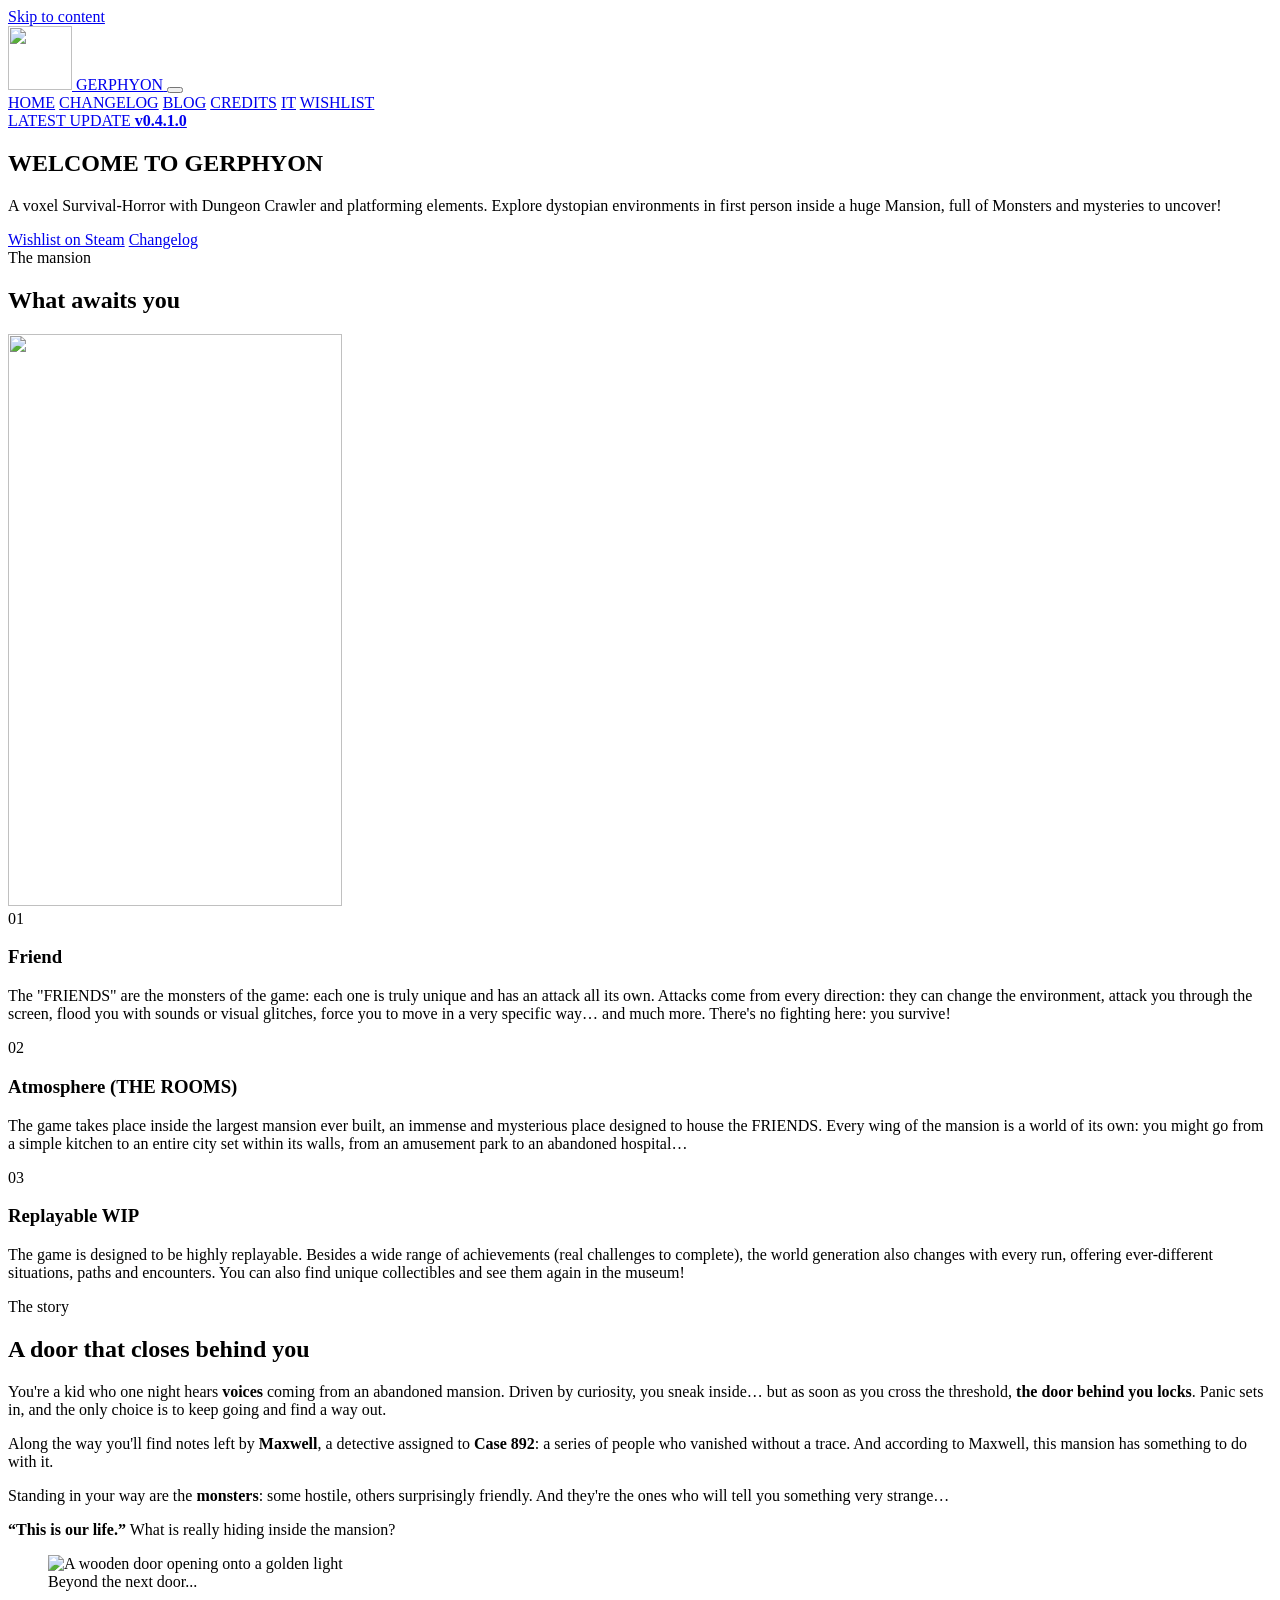
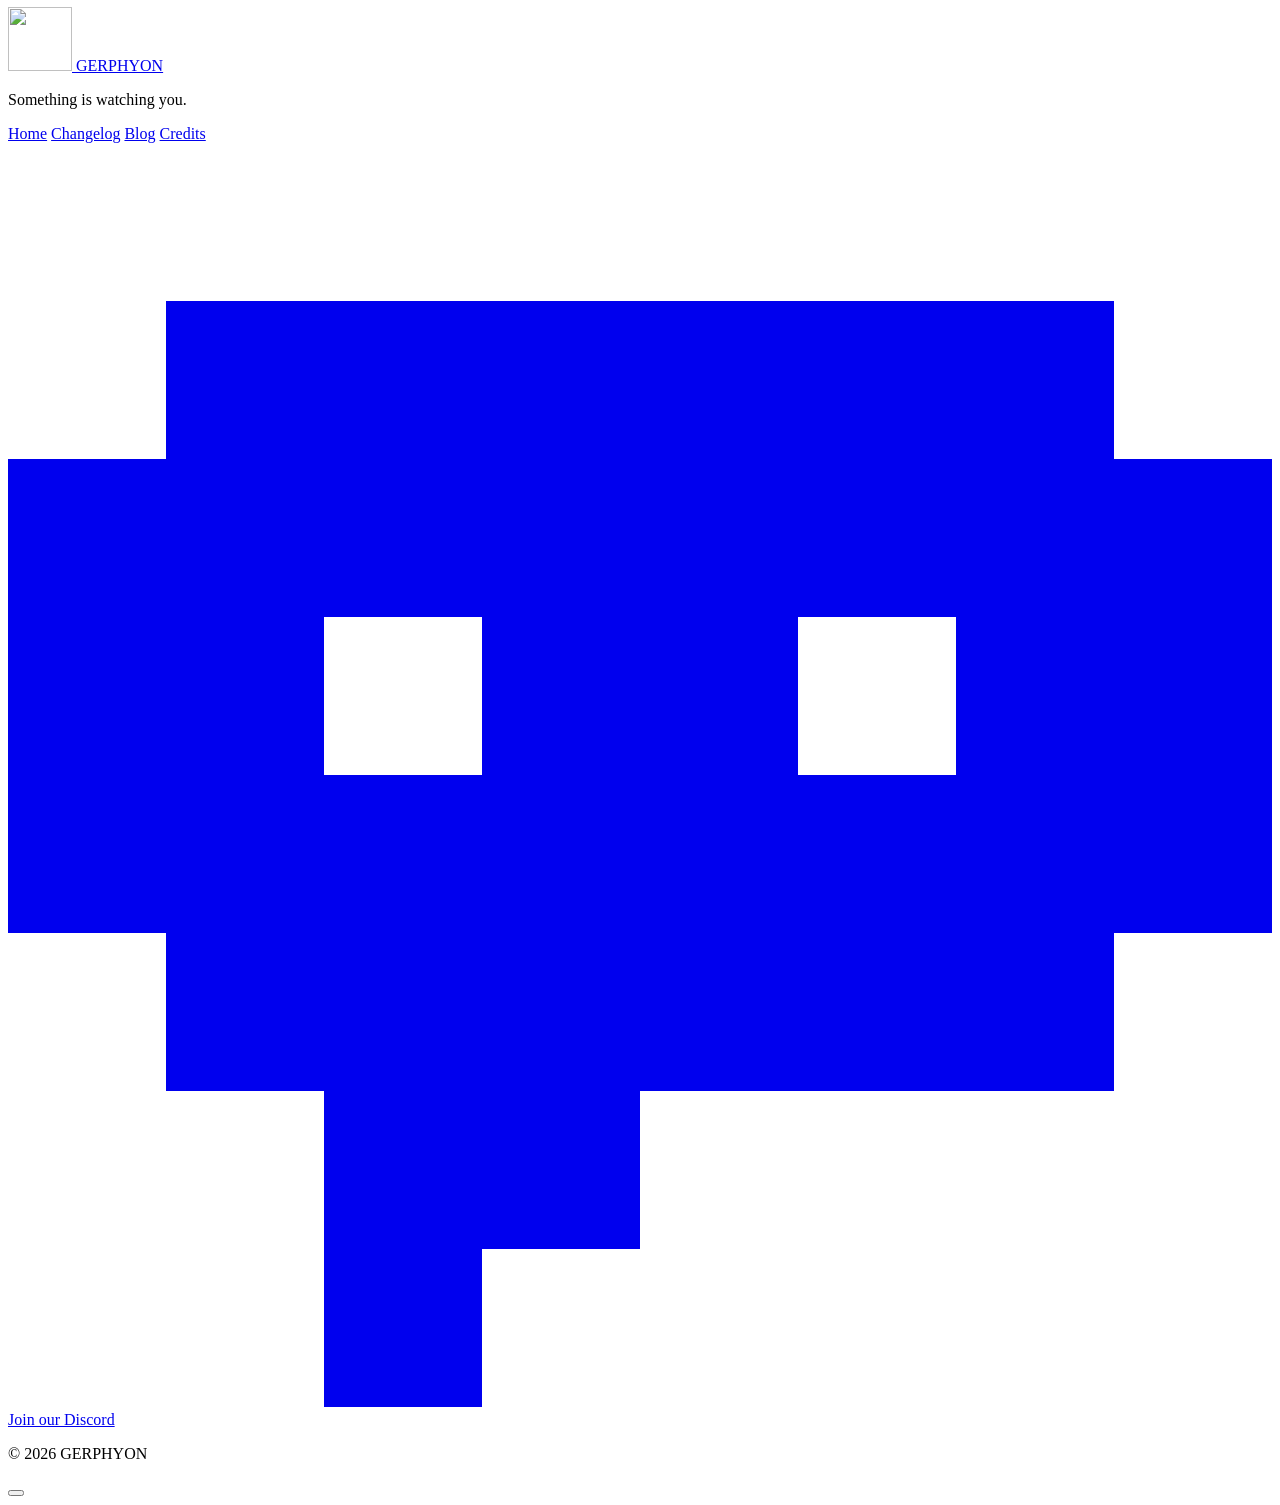
==== index.html @ 2ed1fde4 "update" ====
<!doctype html>
<html lang="it">
<head>
  <meta charset="utf-8"/>
  <meta name="viewport" content="width=device-width, initial-scale=1"/>
  <meta name="theme-color" content="#0b0807"/>
  <meta name="description" content="GERPHYON — Survival-Horror voxel con elementi Dungeon Crawler e platform: esplora in prima persona una Magione enorme piena di Mostri e misteri."/>
  <title>GERPHYON</title>
  <script>document.documentElement.classList.add('js')</script>
  <script src="./assets/js/lang.js"></script>
  <link rel="alternate" hreflang="it" href="https://gerphyon.com/"/>
  <link rel="alternate" hreflang="en" href="https://gerphyon.com/en/"/>
  <link rel="alternate" hreflang="x-default" href="https://gerphyon.com/"/>
  <link rel="preconnect" href="https://fonts.googleapis.com"/>
  <link rel="preconnect" href="https://fonts.gstatic.com" crossorigin/>
  <link rel="stylesheet" href="https://fonts.googleapis.com/css2?family=Rubik:wght@400;600&display=swap"/>
  <link rel="preload" href="./assets/fonts/GERPHYON.ttf" as="font" type="font/ttf" crossorigin/>
  <link rel="stylesheet" href="./assets/css/styles.css"/>
  <link rel="icon" href="./assets/img/Logo64x64.png" type="image/png"/>
</head>
<body>
<a class="skip-link" href="#main">Salta al contenuto</a>
<header class="site-header">
  <div class="container navbar">
    <a class="brand" href="./index.html" aria-label="GERPHYON — Home">
      <img src="./assets/img/Logo64x64.png" alt="" width="64" height="64"/>
      <span class="brand-title">GERPHYON</span>
    </a>
    <button class="nav-toggle" type="button" aria-expanded="false" aria-controls="site-nav" aria-label="Apri menu"><span></span></button>
    <nav id="site-nav" class="site-nav" aria-label="Principale">
      <a href="./index.html" aria-current="page">HOME</a>
      <a href="./versions.html">CHANGELOG</a>
      <a href="./blog.html">BLOG</a>
      <a href="./credits.html">CREDITI</a>
      <a href="./en/index.html" hreflang="en" lang="en" data-lang="en" aria-label="English version">EN</a>
      <a class="btn btn-sm" href="https://store.steampowered.com/app/4841430/GERPHYON_The_Ender_Mansion/" target="_blank" rel="noopener">WISHLIST</a>
    </nav>
  </div>
</header>

<main id="main">
<section class="hero">
  <div class="slideshow" aria-hidden="true">
    <div class="slide" style="background-image:url('./assets/img/slide1.png')"></div>
  </div>
  <div class="hero-fx" aria-hidden="true"></div>
  <div class="eyes" data-eyes="6" data-eyes-area="edges" aria-hidden="true"></div>
  <div class="container hero-content">
    <a class="hero-badge" href="./versions.html" data-latest-version hidden>ULTIMO AGGIORNAMENTO <b></b></a>
    <h1 class="hero-title">
      <span class="hero-title-small">BENVENUTI NEL</span>
      <span class="hero-title-big">GERPHYON</span>
    </h1>
    <p class="hero-text">Un Survival-Horror voxel con elementi Dungeon Crawler e platform. Esplora in prima persona ambienti distopici in una Magione enorme, piena di Mostri e di misteri da scoprire!</p>
    <div class="hero-actions">
      <a class="btn btn-lg" href="https://store.steampowered.com/app/4841430/GERPHYON_The_Ender_Mansion/" target="_blank" rel="noopener">Wishlist su Steam</a>
      <a class="btn btn-ghost" href="./versions.html">Changelog <span class="px-arrow" aria-hidden="true"></span></a>
    </div>
  </div>
  <a class="scroll-hint" href="#magione" aria-label="Scorri alla magione"><span class="px-chev" aria-hidden="true"></span></a>
  <script src="./assets/js/slideshow.js"></script>
</section>

<div class="cornice" aria-hidden="true"></div>

<section class="section section-grid" id="magione">
  <div class="container">
    <div class="section-head">
      <div data-reveal>
        <span class="kicker">La magione</span>
        <h2 class="h2">Cosa ti <span class="gold">aspetta</span></h2>
        <span class="carpet" aria-hidden="true"></span>
      </div>
      <img class="peek-cat" src="./assets/img/Gatto.png" alt="" width="334" height="572"/>
    </div>
    <div class="cards">
      <article class="card feature-card" data-reveal>
        <span class="card-num" aria-hidden="true">01</span>
        <h3>Friend</h3>
        <p>I "FRIEND” sono i mostri del gioco: ognuno è davvero unico e ha un attacco tutto suo. Gli attacchi sono a 360°: possono modificare l’ambiente, attaccarti attraverso lo schermo, inquinarti di suoni o di disturbi nella visuale, costringerti a muoverti in un modo ben preciso… e molto altro. Qui non si combatte: si sopravvive!.</p>
      </article>
      <article class="card feature-card" data-reveal style="--d:.1s">
        <span class="card-num" aria-hidden="true">02</span>
        <h3>Atmosfera (LE STANZE)</h3>
        <p>Il gioco si svolge all’interno della magione più grande mai costruita, un luogo immenso e misterioso progettato per ospitare i FRIEND. Ogni ala della magione è un mondo a sé: puoi ritrovarti a passare da una semplice cucina a un’intera città incastonata tra le mura, da un parco divertimenti a un ospedale abbandonato…</p>
      </article>
      <article class="card feature-card" data-reveal style="--d:.2s">
        <span class="card-num" aria-hidden="true">03</span>
        <h3>Ripetibile <span class="tag">WIP</span></h3>
        <p>Il gioco è pensato per essere altamente ripetibile e rigiocabile. Oltre a una vasta gamma di achievement (vere e proprie sfide da completare), anche la generazione del mondo cambia a ogni partita, offrendo situazioni, percorsi e incontri sempre diversi.Il gioco offre pure la possibilità di trovare collezzionabili unici e rivederli nel museo!</p>
      </article>
    </div>
  </div>
</section>

<div class="cornice" aria-hidden="true"></div>

<section class="section section-genre">
  <div class="container genre-grid">
    <div class="genre-text" data-reveal>
      <span class="kicker">La storia</span>
      <h2 class="h2">Una porta che si <span class="gold">chiude</span> alle tue spalle</h2>
      <span class="carpet" aria-hidden="true"></span>

      <p>
      Sei un ragazzino che una notte sente delle <strong>voci</strong> provenire da una magione abbandonata. Spinto dalla curiosità,
      ti intrufoli dentro… ma appena varchi la soglia, <strong>la porta dietro di te si blocca</strong>.
      Il panico sale, e l’unica scelta è andare avanti per trovare un’uscita.
      </p>

      <p>
      Lungo il cammino troverai i foglietti di <strong>Maxwell</strong>, un investigatore incaricato del
      <strong>Caso 892</strong>: una serie di persone scomparse nel nulla. E secondo Maxwell, questa magione
      c’entra qualcosa.
      </p>

      <p>
      A sbarrarti la strada ci sono i <strong>mostri</strong>: alcuni ostili, altri sorprendentemente amichevoli.
      E proprio loro ti racconteranno qualcosa di molto strano…
      </p>

      <p class="callout">
        <strong>“Questa è la nostra vita.”</strong>
        <span>Cosa si nasconde davvero dentro la magione?</span>
      </p>
    </div>
    <figure class="genre-door" data-reveal style="--d:.15s">
      <img src="./assets/img/porta.png" alt="Una porta di legno che si apre su una luce dorata" width="688" height="786"/>
      <figcaption>Oltre la prossima porta...</figcaption>
    </figure>
  </div>
</section>
</main>

<div class="cornice" aria-hidden="true"></div>
<footer class="site-footer">
  <div class="eyes" data-eyes="5" aria-hidden="true"></div>
  <div class="container footer-inner">
    <a class="footer-brand" href="./index.html" aria-label="GERPHYON — Home">
      <img src="./assets/img/Logo64x64.png" alt="" width="64" height="64"/>
      <span class="brand-title">GERPHYON</span>
    </a>
    <p class="footer-tagline">Qualcosa ti osserva.</p>
    <nav class="footer-links" aria-label="Secondaria">
      <a href="./index.html">Home</a>
      <a href="./versions.html">Changelog</a>
      <a href="./blog.html">Blog</a>
      <a href="./credits.html">Crediti</a>
    </nav>
    <a href="https://discord.gg/F6qgCj7XM7" class="btn btn-blood discord">
      <svg class="discord-icon" viewBox="0 0 8 8" aria-hidden="true" shape-rendering="crispEdges"><path fill="currentColor" fill-rule="evenodd" d="M1 1h6v1h1v3H7v1H4v1H3v1H2V6H1V5H0V2h1zM2 3v1h1V3zm3 0v1h1V3z"/></svg>
      Unisciti al nostro Discord
    </a>
    <p class="copyright">© <span id="year"></span> GERPHYON</p>
  </div>
</footer>
<script src="./assets/js/main.js"></script>

<script>if('serviceWorker' in navigator) { navigator.serviceWorker.register('./sw.js'); }</script>
</body>
</html>
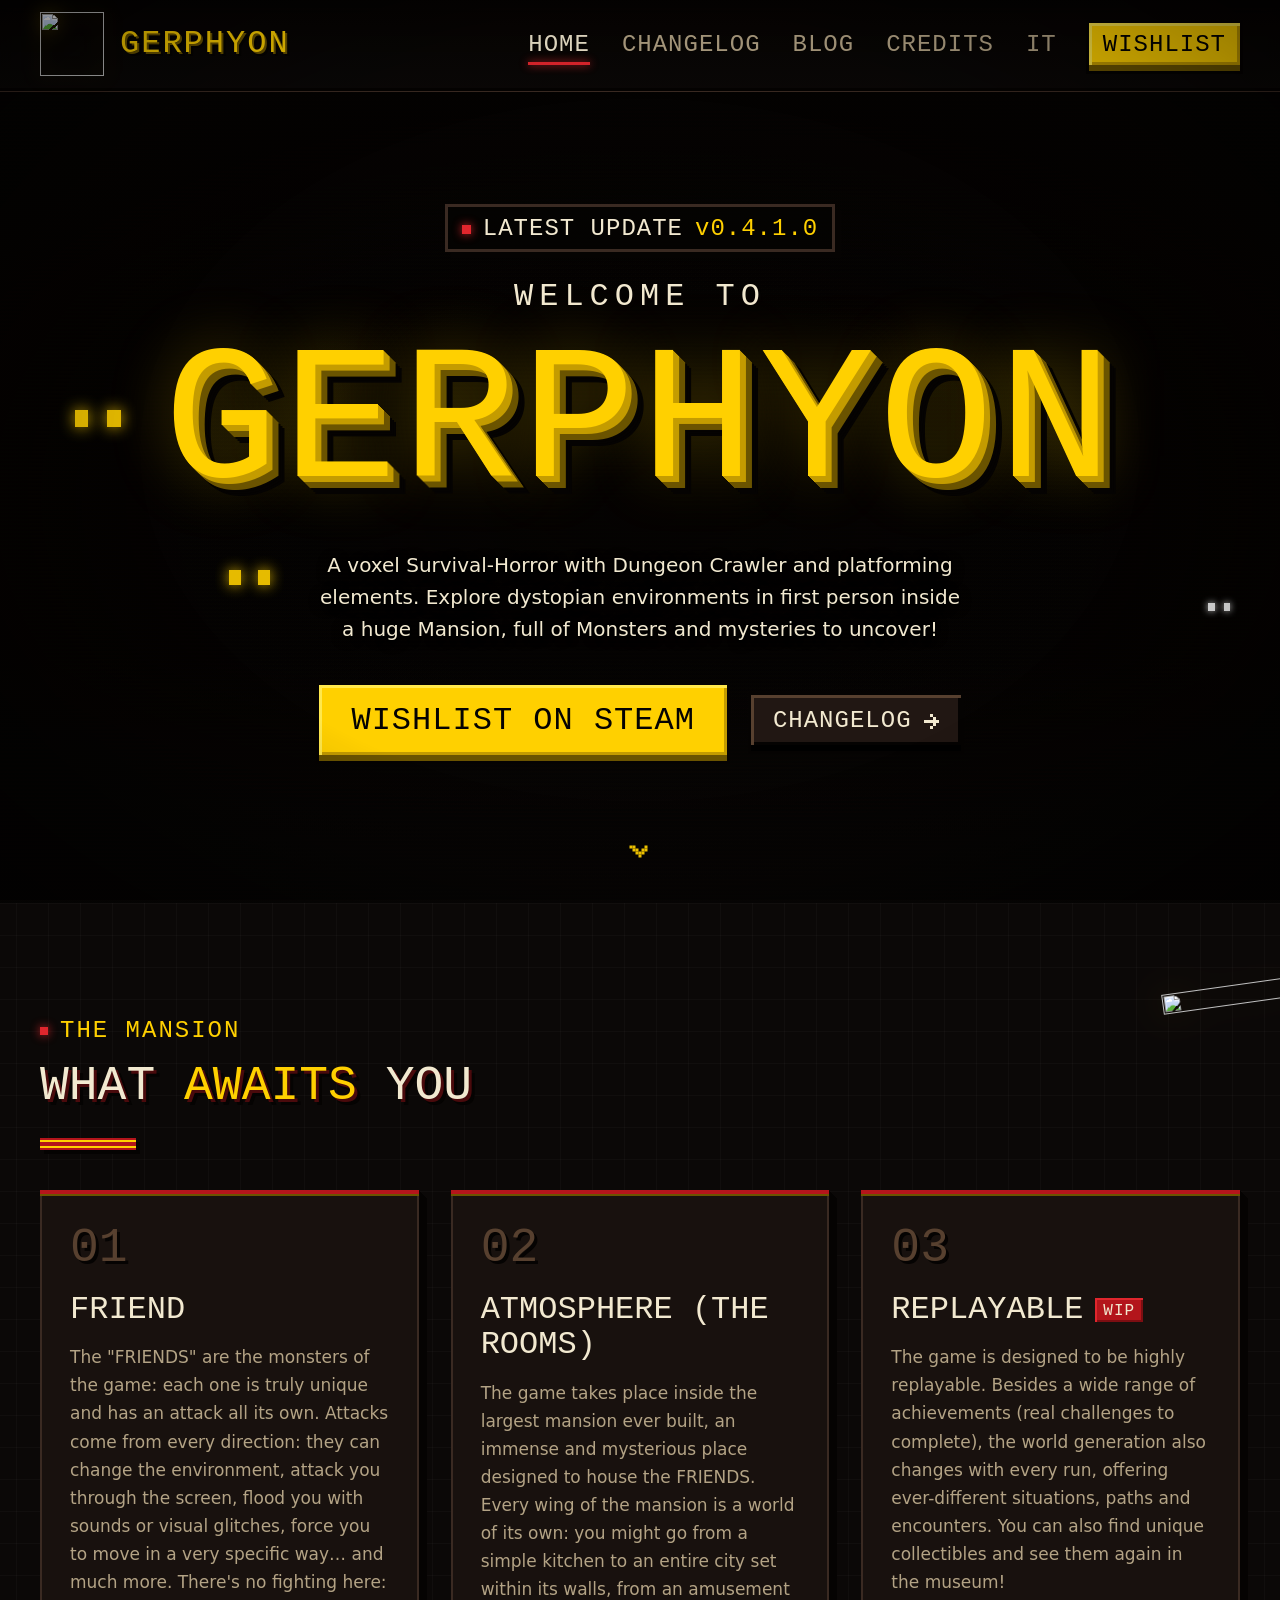
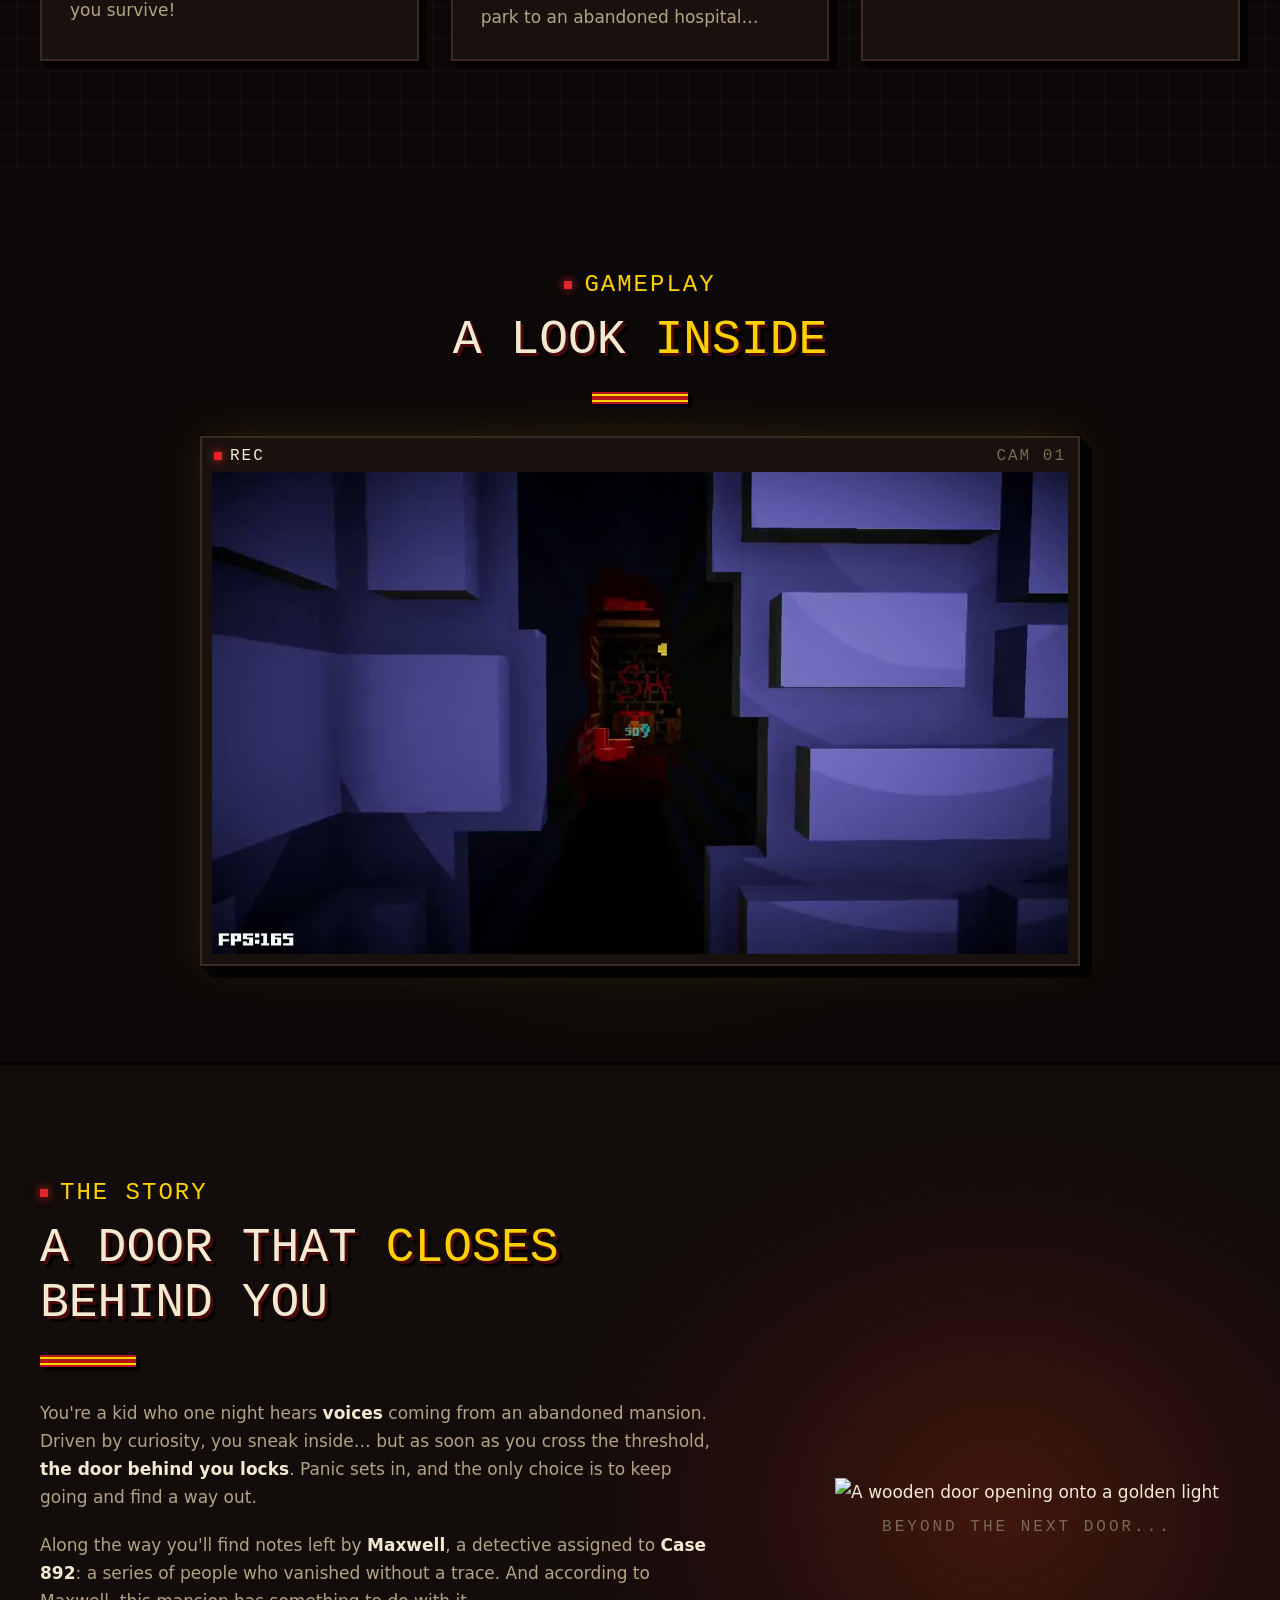
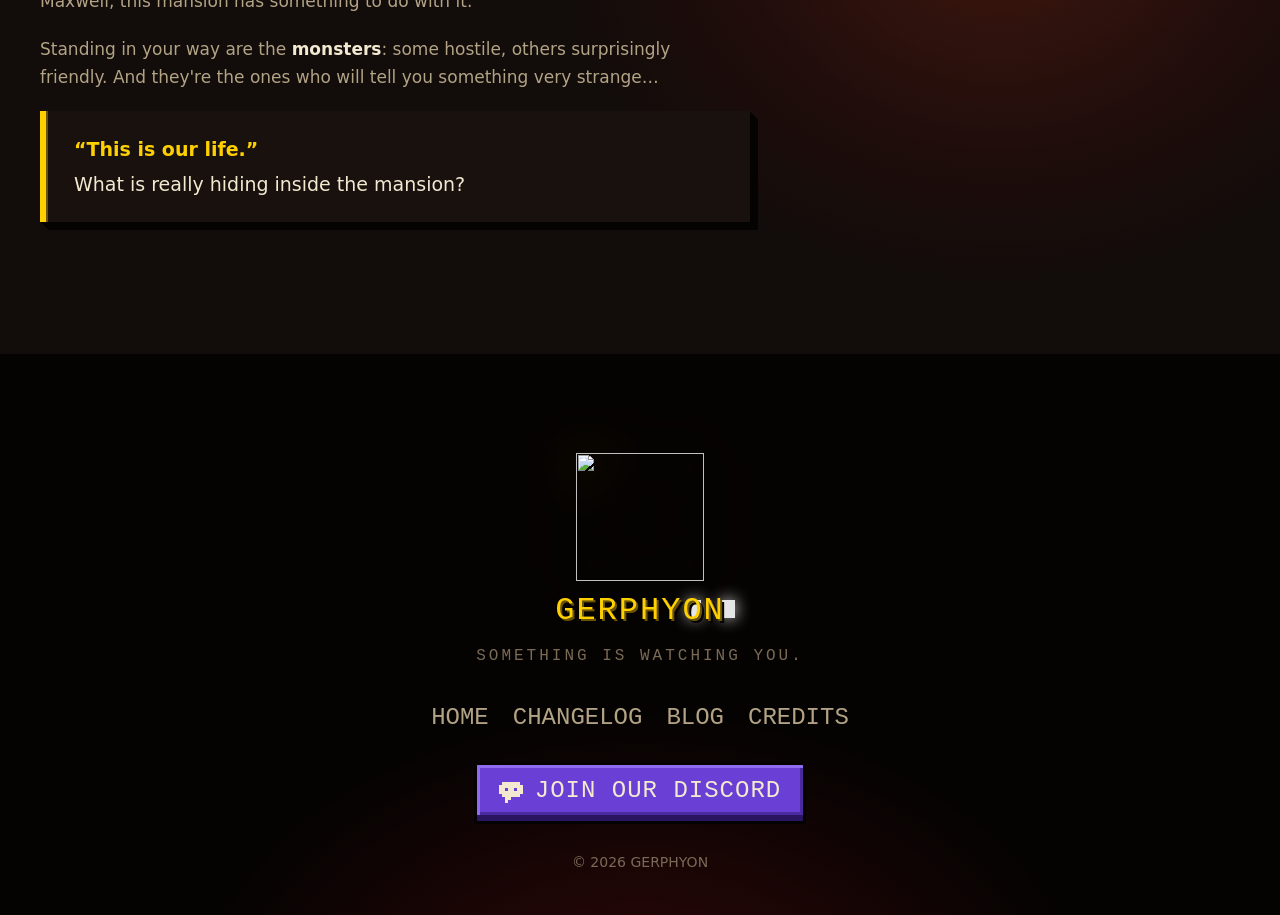
==== commit 65ca984e: "update" ====
--- a/index.html
+++ b/index.html
@@ -95,6 +95,22 @@
 
 <div class="cornice" aria-hidden="true"></div>
 
+<section class="section section-video">
+  <div class="container">
+    <div class="center" data-reveal>
+      <span class="kicker">Gameplay</span>
+      <h2 class="h2">Uno sguardo <span class="gold">dentro</span></h2>
+      <span class="carpet" aria-hidden="true"></span>
+    </div>
+    <figure class="video-frame" data-reveal style="--d:.1s">
+      <div class="video-bar" aria-hidden="true"><span class="video-rec">REC</span><span>CAM 01</span></div>
+      <video src="./assets/video/trailer.mp4" poster="./assets/video/trailer-poster.jpg" width="1280" height="720" muted loop playsinline preload="none" data-autoplay aria-label="Video di gameplay di GERPHYON"></video>
+    </figure>
+  </div>
+</section>
+
+<div class="cornice" aria-hidden="true"></div>
+
 <section class="section section-genre">
   <div class="container genre-grid">
     <div class="genre-text" data-reveal>
--- a/assets/css/styles.css
+++ b/assets/css/styles.css
@@ -0,0 +1,2262 @@
+/* =========================================================
+   GERPHYON — voxel horror
+   Il font del gioco è un pixel font su griglia 16: è nitido a
+   multipli di 16px (16, 32, 48, 64, 96, 144, 192...) e a 24px
+   sugli schermi ad alta densità.
+   ========================================================= */
+
+@font-face {
+    font-family: 'Gerphyon';
+    src: url('../fonts/GERPHYON.ttf') format('truetype');
+    font-display: swap;
+}
+
+:root {
+    /* magione: nero caldo, carminio, oro */
+    --bg: #0b0807;
+    --bg-2: #120c0a;
+    --surface: #18110e;
+    --surface-2: #211713;
+    --line: #3a2a22;
+    --line-2: #57402f;
+    --fg: #f2e9d0;
+    --muted: #b3a385;
+    --dim: #7a6a55;
+
+    --accent: #ffd000;
+    --accent-hi: #ffe84d;
+    --accent-lo: #c49c00;
+    --accent-deep: #6b5400;
+    --blood: #b3151b;
+    --blood-hi: #e0262d;
+    --blood-deep: #4a0a0c;
+    --void: #050302;
+
+    --font-pixel: 'Gerphyon', ui-monospace, monospace;
+    --font-body: 'Rubik', system-ui, -apple-system, 'Segoe UI', Roboto, Arial, sans-serif;
+
+    /* estrusione "a blocco" stile voxel */
+    --extrude: 1px 1px 0 var(--void), 2px 2px 0 var(--void), 3px 3px 0 var(--void), 4px 4px 0 var(--void),
+        5px 5px 0 var(--void), 6px 6px 0 var(--void), 7px 7px 0 var(--void), 8px 8px 0 var(--void);
+    --extrude-lg: 1px 1px 0 var(--void), 2px 2px 0 var(--void), 3px 3px 0 var(--void), 4px 4px 0 var(--void),
+        5px 5px 0 var(--void), 6px 6px 0 var(--void), 7px 7px 0 var(--void), 8px 8px 0 var(--void),
+        9px 9px 0 var(--void), 10px 10px 0 var(--void), 11px 11px 0 var(--void), 12px 12px 0 var(--void),
+        0 0 40px rgba(255, 208, 0, .12);
+
+    --header-h: 88px;
+}
+
+/* ---------- base ---------- */
+
+*,
+*::before,
+*::after {
+    box-sizing: border-box
+}
+
+html {
+    scroll-behavior: smooth;
+    scroll-padding-top: var(--header-h);
+    scrollbar-color: var(--accent-lo) var(--bg);
+}
+
+body {
+    margin: 0;
+    min-height: 100vh;
+    display: flex;
+    flex-direction: column;
+    background: var(--bg);
+    color: var(--fg);
+    font-family: var(--font-body);
+    font-size: 17px;
+    line-height: 1.65;
+    overflow-x: hidden;
+    -webkit-font-smoothing: antialiased;
+}
+
+body > main {
+    flex: 1
+}
+
+/* grana pellicola */
+body::before {
+    content: "";
+    position: fixed;
+    inset: -50%;
+    z-index: 100;
+    pointer-events: none;
+    background: url('../img/noise.png');
+    opacity: .07;
+    mix-blend-mode: overlay;
+    animation: grain 1.2s steps(6) infinite;
+}
+
+/* vignettatura */
+body::after {
+    content: "";
+    position: fixed;
+    inset: 0;
+    z-index: 99;
+    pointer-events: none;
+    background: radial-gradient(ellipse at center, transparent 55%, rgba(0, 0, 0, .45) 100%);
+}
+
+@keyframes grain {
+    0% { transform: translate(0, 0) }
+    20% { transform: translate(-3%, 2%) }
+    40% { transform: translate(2%, -4%) }
+    60% { transform: translate(-4%, -1%) }
+    80% { transform: translate(3%, 3%) }
+    100% { transform: translate(0, 0) }
+}
+
+::selection {
+    background: var(--accent);
+    color: var(--void)
+}
+
+::-webkit-scrollbar {
+    width: 12px
+}
+
+::-webkit-scrollbar-track {
+    background: var(--bg)
+}
+
+::-webkit-scrollbar-thumb {
+    background: var(--accent-lo);
+    border: 3px solid var(--bg)
+}
+
+::-webkit-scrollbar-thumb:hover {
+    background: var(--accent)
+}
+
+img {
+    max-width: 100%;
+    height: auto
+}
+
+a {
+    color: var(--accent)
+}
+
+a:hover {
+    color: var(--accent-hi)
+}
+
+:focus-visible {
+    outline: 3px solid var(--accent);
+    outline-offset: 3px
+}
+
+strong {
+    color: #fff;
+    font-weight: 600
+}
+
+.container {
+    width: min(1200px, 100% - 32px);
+    margin-inline: auto
+}
+
+.center {
+    text-align: center
+}
+
+.sr-only {
+    position: absolute;
+    width: 1px;
+    height: 1px;
+    overflow: hidden;
+    clip: rect(0 0 0 0);
+    white-space: nowrap;
+}
+
+.skip-link {
+    position: absolute;
+    left: 16px;
+    top: -100px;
+    z-index: 200;
+    padding: 8px 16px;
+    background: var(--accent);
+    color: var(--void);
+    font-family: var(--font-pixel);
+    font-size: 16px;
+    text-decoration: none;
+}
+
+.skip-link:focus {
+    top: 16px
+}
+
+/* classi legacy */
+.fontBase50,
+.fontBase70,
+.fontBase100 {
+    font-family: var(--font-pixel);
+    text-transform: uppercase;
+    font-weight: 400;
+    line-height: 1.1;
+}
+
+.fontBase50 { font-size: 48px }
+.fontBase70 { font-size: 64px }
+.fontBase100 { font-size: 96px }
+
+/* ---------- tipografia pixel ---------- */
+
+.pixel {
+    font-family: var(--font-pixel);
+    font-weight: 400;
+    text-transform: uppercase;
+}
+
+.kicker {
+    display: inline-flex;
+    align-items: center;
+    gap: 12px;
+    margin-bottom: 16px;
+    font-family: var(--font-pixel);
+    font-size: 24px;
+    line-height: 1;
+    letter-spacing: 2px;
+    text-transform: uppercase;
+    color: var(--accent);
+}
+
+.kicker::before {
+    content: "";
+    width: 8px;
+    height: 8px;
+    background: var(--blood-hi);
+    box-shadow: 0 0 10px var(--blood-hi);
+    animation: pulse 2.4s steps(2) infinite;
+}
+
+@keyframes pulse {
+    50% { opacity: .25 }
+}
+
+.h2 {
+    margin: 0 0 24px;
+    font-family: var(--font-pixel);
+    font-weight: 400;
+    font-size: 48px;
+    line-height: 1.15;
+    text-transform: uppercase;
+    color: var(--fg);
+    text-shadow: 3px 3px 0 var(--blood-deep), 6px 6px 0 var(--void);
+}
+
+.h2 .gold {
+    color: var(--accent)
+}
+
+/* tappeto rosso con bordi d'oro, come nella hall della magione */
+.carpet {
+    display: block;
+    width: 96px;
+    height: 12px;
+    margin: 0 0 32px;
+    background: linear-gradient(180deg,
+            var(--blood) 0 2px, var(--accent) 2px 4px, var(--blood) 4px 8px,
+            var(--accent) 8px 10px, var(--blood) 10px 12px);
+    box-shadow: 4px 4px 0 var(--void);
+}
+
+.center .carpet {
+    margin-inline: auto
+}
+
+/* ---------- bottoni a blocco ---------- */
+
+.btn,
+.cta {
+    --b-face: var(--accent);
+    --b-hi: var(--accent-hi);
+    --b-lo: var(--accent-lo);
+    --b-depth: var(--accent-deep);
+    --b-fg: var(--void);
+    position: relative;
+    display: inline-flex;
+    align-items: center;
+    justify-content: center;
+    gap: 12px;
+    padding: 14px 22px 12px;
+    font-family: var(--font-pixel);
+    font-size: 24px;
+    line-height: 1;
+    letter-spacing: 1px;
+    text-transform: uppercase;
+    text-decoration: none;
+    color: var(--b-fg);
+    background: var(--b-face);
+    border: 0;
+    cursor: pointer;
+    box-shadow:
+        inset 3px 3px 0 var(--b-hi),
+        inset -3px -3px 0 var(--b-lo),
+        0 6px 0 var(--b-depth),
+        0 6px 0 3px var(--void),
+        0 0 0 3px var(--void);
+    transform: translateY(0);
+    transition: transform .08s steps(2), box-shadow .08s steps(2), filter .15s;
+}
+
+.btn:hover,
+.cta:hover {
+    color: var(--b-fg);
+    transform: translateY(-2px);
+    filter: brightness(1.08);
+    box-shadow:
+        inset 3px 3px 0 var(--b-hi),
+        inset -3px -3px 0 var(--b-lo),
+        0 8px 0 var(--b-depth),
+        0 8px 0 3px var(--void),
+        0 0 0 3px var(--void),
+        0 0 28px rgba(255, 208, 0, .35);
+}
+
+.btn:active,
+.cta:active {
+    transform: translateY(5px);
+    box-shadow:
+        inset 3px 3px 0 var(--b-lo),
+        inset -3px -3px 0 var(--b-hi),
+        0 1px 0 var(--b-depth),
+        0 1px 0 3px var(--void),
+        0 0 0 3px var(--void);
+}
+
+.btn-lg {
+    padding: 20px 32px 18px;
+    font-size: 32px;
+}
+
+.btn-sm {
+    padding: 10px 14px 8px;
+}
+
+.btn-ghost {
+    --b-face: var(--surface-2);
+    --b-hi: var(--line-2);
+    --b-lo: var(--void);
+    --b-depth: #000;
+    --b-fg: var(--fg);
+}
+
+.btn-ghost:hover {
+    --b-fg: var(--accent);
+    box-shadow:
+        inset 3px 3px 0 var(--b-hi),
+        inset -3px -3px 0 var(--b-lo),
+        0 8px 0 var(--b-depth),
+        0 8px 0 3px var(--void),
+        0 0 0 3px var(--void);
+}
+
+.btn-blood {
+    --b-face: var(--blood);
+    --b-hi: var(--blood-hi);
+    --b-lo: #7d0e12;
+    --b-depth: var(--blood-deep);
+    --b-fg: var(--fg);
+}
+
+.btn-blood:hover {
+    box-shadow:
+        inset 3px 3px 0 var(--b-hi),
+        inset -3px -3px 0 var(--b-lo),
+        0 8px 0 var(--b-depth),
+        0 8px 0 3px var(--void),
+        0 0 0 3px var(--void),
+        0 0 28px rgba(224, 38, 45, .4);
+}
+
+/* piccola icona-freccia pixel (box-shadow art, unità 3px) */
+.px-arrow {
+    position: relative;
+    display: inline-block;
+    width: 15px;
+    height: 15px;
+    flex: none;
+}
+
+.px-arrow::before {
+    content: "";
+    position: absolute;
+    left: 0;
+    top: 0;
+    width: 3px;
+    height: 3px;
+    background: transparent;
+    box-shadow:
+        6px 0 currentColor,
+        9px 3px currentColor,
+        0 6px currentColor, 3px 6px currentColor, 6px 6px currentColor, 9px 6px currentColor, 12px 6px currentColor,
+        9px 9px currentColor,
+        6px 12px currentColor;
+}
+
+/* chevron pixel (punta a destra, unità 3px) */
+.px-chev {
+    position: relative;
+    display: inline-block;
+    width: 12px;
+    height: 21px;
+    flex: none;
+}
+
+.px-chev::before {
+    content: "";
+    position: absolute;
+    left: 0;
+    top: 0;
+    width: 3px;
+    height: 3px;
+    box-shadow:
+        0 0 currentColor,
+        0 3px currentColor, 3px 3px currentColor,
+        3px 6px currentColor, 6px 6px currentColor,
+        6px 9px currentColor, 9px 9px currentColor,
+        3px 12px currentColor, 6px 12px currentColor,
+        0 15px currentColor, 3px 15px currentColor,
+        0 18px currentColor;
+}
+
+/* ---------- header ---------- */
+
+.site-header {
+    position: sticky;
+    top: 0;
+    z-index: 50;
+    background: linear-gradient(180deg, rgba(5, 3, 2, .92), rgba(11, 8, 7, .82));
+    backdrop-filter: blur(8px);
+    -webkit-backdrop-filter: blur(8px);
+    border-bottom: 3px solid var(--void);
+    box-shadow: 0 1px 0 var(--line);
+    transition: box-shadow .2s;
+}
+
+.site-header.is-scrolled {
+    box-shadow: 0 1px 0 var(--line), 0 12px 30px rgba(0, 0, 0, .6);
+}
+
+.navbar {
+    display: flex;
+    align-items: center;
+    justify-content: space-between;
+    gap: 24px;
+    min-height: var(--header-h);
+}
+
+.brand {
+    display: flex;
+    align-items: center;
+    gap: 16px;
+    text-decoration: none;
+    color: var(--accent);
+}
+
+.brand img {
+    width: 64px;
+    height: 64px;
+    image-rendering: pixelated;
+    filter: drop-shadow(0 0 10px rgba(255, 208, 0, .3));
+    transition: transform .2s steps(3), filter .2s;
+}
+
+.brand:hover img {
+    transform: translateY(-3px) rotate(-3deg);
+    filter: drop-shadow(0 0 16px rgba(255, 208, 0, .55));
+}
+
+.brand-title,
+.brand .title {
+    font-family: var(--font-pixel);
+    font-size: 32px;
+    line-height: 1;
+    letter-spacing: 2px;
+    color: var(--accent);
+    text-shadow: 2px 2px 0 var(--accent-deep), 4px 4px 0 var(--void);
+}
+
+.site-nav {
+    display: flex;
+    align-items: center;
+    gap: 8px;
+}
+
+.site-nav a:not(.btn) {
+    position: relative;
+    padding: 10px 12px 8px;
+    font-family: var(--font-pixel);
+    font-size: 24px;
+    line-height: 1;
+    letter-spacing: 1px;
+    color: var(--muted);
+    text-decoration: none;
+    transition: color .15s;
+}
+
+.site-nav a:not(.btn)::after {
+    content: "";
+    position: absolute;
+    left: 12px;
+    right: 12px;
+    bottom: 0;
+    height: 3px;
+    background: var(--accent);
+    transform: scaleX(0);
+    transform-origin: left;
+    transition: transform .2s steps(4);
+}
+
+.site-nav a:not(.btn):hover,
+.site-nav a[aria-current="page"] {
+    color: var(--fg);
+}
+
+.site-nav a:not(.btn):hover::after,
+.site-nav a[aria-current="page"]::after {
+    transform: scaleX(1);
+}
+
+.site-nav a[aria-current="page"]::after {
+    background: var(--blood-hi);
+    box-shadow: 0 0 8px var(--blood-hi);
+}
+
+.site-nav .btn {
+    margin-left: 12px
+}
+
+.nav-toggle {
+    display: none;
+    width: 48px;
+    height: 48px;
+    padding: 0;
+    background: var(--surface-2);
+    border: 0;
+    box-shadow: inset 3px 3px 0 var(--line-2), inset -3px -3px 0 var(--void), 0 0 0 3px var(--void);
+    cursor: pointer;
+    position: relative;
+}
+
+/* hamburger pixel */
+.nav-toggle span,
+.nav-toggle span::before,
+.nav-toggle span::after {
+    position: absolute;
+    left: 12px;
+    width: 24px;
+    height: 4px;
+    background: var(--accent);
+    content: "";
+    transition: transform .15s steps(3), opacity .1s;
+}
+
+.nav-toggle span {
+    top: 22px
+}
+
+.nav-toggle span::before {
+    left: 0;
+    top: -8px
+}
+
+.nav-toggle span::after {
+    left: 0;
+    top: 8px
+}
+
+.nav-toggle[aria-expanded="true"] span {
+    background: transparent
+}
+
+.nav-toggle[aria-expanded="true"] span::before {
+    transform: translateY(8px) rotate(45deg)
+}
+
+.nav-toggle[aria-expanded="true"] span::after {
+    transform: translateY(-8px) rotate(-45deg)
+}
+
+/* ---------- hero (home) ---------- */
+
+.hero {
+    position: relative;
+    min-height: calc(100svh - var(--header-h));
+    min-height: max(600px, calc(100svh - var(--header-h)));
+    display: grid;
+    place-items: center;
+    overflow: hidden;
+    isolation: isolate;
+    background: var(--void);
+}
+
+.slideshow {
+    position: absolute;
+    inset: 0;
+    z-index: -3;
+}
+
+.slide {
+    position: absolute;
+    inset: 0;
+    background-size: cover;
+    background-position: center 40%;
+    opacity: 0;
+    transition: opacity 1.2s ease-in-out;
+    filter: brightness(.82) contrast(1.08) saturate(1.05);
+}
+
+.slide.active {
+    opacity: 1;
+    animation: drift 40s ease-in-out infinite alternate;
+}
+
+@keyframes drift {
+    from { transform: scale(1.02) translate(0, 0) }
+    to { transform: scale(1.12) translate(-1.5%, 1%) }
+}
+
+/* vignettatura, scanline e luce tremolante sopra lo screenshot */
+.hero-fx {
+    position: absolute;
+    inset: 0;
+    z-index: -2;
+    pointer-events: none;
+    background:
+        radial-gradient(ellipse 55% 45% at 50% 52%, rgba(5, 3, 2, .72), transparent 70%),
+        radial-gradient(ellipse at center, transparent 35%, rgba(5, 3, 2, .92) 85%),
+        linear-gradient(180deg, rgba(5, 3, 2, .55), transparent 25%, transparent 70%, var(--bg) 100%);
+}
+
+.hero-fx::before {
+    content: "";
+    position: absolute;
+    inset: 0;
+    background: repeating-linear-gradient(0deg, rgba(0, 0, 0, .22) 0 2px, transparent 2px 4px);
+    mix-blend-mode: multiply;
+}
+
+.hero-fx::after {
+    content: "";
+    position: absolute;
+    inset: 0;
+    background: var(--void);
+    opacity: 0;
+    animation: blackout 9s infinite;
+}
+
+@keyframes blackout {
+    0%, 86%, 100% { opacity: 0 }
+    87% { opacity: .55 }
+    88% { opacity: .1 }
+    89% { opacity: .7 }
+    91% { opacity: 0 }
+}
+
+.hero-content {
+    position: relative;
+    z-index: 2;
+    text-align: center;
+    padding: 64px 0 96px;
+}
+
+.hero-badge {
+    display: inline-flex;
+    align-items: center;
+    gap: 12px;
+    margin-bottom: 32px;
+    padding: 10px 14px 8px;
+    font-family: var(--font-pixel);
+    font-size: 24px;
+    line-height: 1;
+    letter-spacing: 1px;
+    color: var(--fg);
+    text-decoration: none;
+    background: rgba(5, 3, 2, .75);
+    box-shadow: 0 0 0 3px var(--line), 6px 6px 0 3px var(--void);
+    transition: box-shadow .15s, color .15s;
+}
+
+.hero-badge b {
+    color: var(--accent);
+    font-weight: 400
+}
+
+.hero-badge::before {
+    content: "";
+    width: 9px;
+    height: 9px;
+    background: var(--blood-hi);
+    box-shadow: 0 0 10px var(--blood-hi);
+    animation: pulse 1.6s steps(2) infinite;
+}
+
+.hero-badge:hover {
+    color: var(--fg);
+    box-shadow: 0 0 0 3px var(--accent), 6px 6px 0 3px var(--void);
+}
+
+.hero-badge[hidden] {
+    display: none
+}
+
+.hero-title {
+    margin: 0 0 28px;
+    font-family: var(--font-pixel);
+    font-weight: 400;
+    line-height: 1;
+    text-transform: uppercase;
+}
+
+.hero-title-small {
+    display: block;
+    margin-bottom: 16px;
+    font-size: 32px;
+    letter-spacing: 6px;
+    color: var(--fg);
+    text-shadow: 3px 3px 0 var(--void);
+}
+
+.hero-title-big {
+    display: block;
+    font-size: 192px;
+    letter-spacing: 4px;
+    color: var(--accent);
+    text-shadow:
+        1px 1px 0 var(--accent-lo), 2px 2px 0 var(--accent-lo), 3px 3px 0 var(--accent-lo),
+        4px 4px 0 var(--accent-lo), 5px 5px 0 var(--accent-lo), 6px 6px 0 var(--accent-lo),
+        7px 7px 0 var(--accent-deep), 8px 8px 0 var(--accent-deep), 9px 9px 0 var(--accent-deep),
+        10px 10px 0 var(--accent-deep), 11px 11px 0 var(--accent-deep), 12px 12px 0 var(--accent-deep),
+        14px 14px 0 var(--void), 16px 16px 0 var(--void), 18px 18px 0 var(--void),
+        0 0 60px rgba(255, 208, 0, .35);
+    animation: flicker 7s infinite;
+}
+
+@keyframes flicker {
+    0%, 92%, 100% { opacity: 1 }
+    93% { opacity: .55 }
+    94% { opacity: 1 }
+    95.5% { opacity: .3 }
+    96.5% { opacity: 1 }
+}
+
+.hero-text {
+    max-width: 640px;
+    margin: 0 auto 40px;
+    font-size: 20px;
+    line-height: 1.6;
+    color: var(--fg);
+    text-shadow: 0 2px 12px #000, 0 0 2px #000;
+}
+
+.hero-actions {
+    display: flex;
+    gap: 24px;
+    justify-content: center;
+    align-items: center;
+    flex-wrap: wrap;
+}
+
+.scroll-hint {
+    position: absolute;
+    left: 50%;
+    bottom: 28px;
+    z-index: 2;
+    display: grid;
+    place-items: center;
+    width: 48px;
+    height: 48px;
+    margin-left: -24px;
+    color: var(--accent);
+    animation: bob 1.6s steps(4) infinite;
+}
+
+.scroll-hint .px-chev {
+    transform: rotate(90deg)
+}
+
+@keyframes bob {
+    0%, 100% { transform: translateY(0) }
+    50% { transform: translateY(8px) }
+}
+
+/* ---------- occhi nel buio ---------- */
+
+.eyes {
+    position: absolute;
+    inset: 0;
+    z-index: 1;
+    pointer-events: none;
+    overflow: hidden;
+}
+
+.eye-pair {
+    --s: 1;
+    --c: #fff;
+    position: absolute;
+    display: flex;
+    gap: calc(10px * var(--s));
+    opacity: 0;
+    transition: opacity .6s steps(3);
+}
+
+.eye-pair.is-open {
+    opacity: .9
+}
+
+.eye-pair.is-hiding {
+    opacity: 0;
+    transition-duration: .12s
+}
+
+.eye-pair i {
+    display: block;
+    width: calc(7px * var(--s));
+    height: calc(9px * var(--s));
+    background: var(--c);
+    box-shadow: 0 0 calc(8px * var(--s)) var(--c);
+    transform-origin: center;
+    animation: blink var(--blink, 4s) infinite;
+}
+
+@keyframes blink {
+    0%, 90%, 100% { transform: scaleY(1) }
+    94% { transform: scaleY(.1) }
+}
+
+/* ---------- cornice (striscia voxel) ---------- */
+
+.cornice {
+    position: relative;
+    z-index: 5;
+    height: 48px;
+    margin: -24px 0;
+    background-image: url('../img/cornice.png');
+    background-repeat: repeat-x;
+    background-size: auto 100%;
+    image-rendering: pixelated;
+    pointer-events: none;
+    animation: cornice 30s linear infinite;
+}
+
+@keyframes cornice {
+    to { background-position: 192px 0 }
+}
+
+/* ---------- sezioni ---------- */
+
+.section {
+    position: relative;
+    padding: 112px 0;
+    background: var(--bg);
+}
+
+.section-grid {
+    background-color: var(--bg);
+    background-image:
+        linear-gradient(rgba(255, 255, 255, .025) 1px, transparent 1px),
+        linear-gradient(90deg, rgba(255, 255, 255, .025) 1px, transparent 1px);
+    background-size: 32px 32px;
+    background-position: center top;
+}
+
+.section-head {
+    display: flex;
+    justify-content: space-between;
+    align-items: flex-end;
+    gap: 24px;
+}
+
+.section-head .carpet {
+    margin-bottom: 40px
+}
+
+/* il gatto seduto sul bordo delle carte */
+.peek-cat {
+    width: 96px;
+    height: auto;
+    margin-bottom: -2px;
+    image-rendering: pixelated;
+    filter: drop-shadow(0 0 18px rgba(255, 208, 0, .12));
+    transform-origin: bottom center;
+    animation: breathe 4s ease-in-out infinite;
+    position: relative;
+    z-index: 2;
+}
+
+@keyframes breathe {
+    0%, 100% { transform: scaleY(1) }
+    50% { transform: scaleY(1.025) }
+}
+
+/* ---------- card ---------- */
+
+.cards {
+    display: grid;
+    grid-template-columns: repeat(auto-fit, minmax(280px, 1fr));
+    gap: 32px;
+}
+
+.card {
+    position: relative;
+    padding: 28px;
+    background: var(--surface);
+    border: 2px solid var(--line);
+    box-shadow: var(--extrude);
+}
+
+.card h2,
+.card h3 {
+    margin-top: 0
+}
+
+.feature-card {
+    padding: 32px 28px 28px;
+    transition: transform .15s steps(3), box-shadow .15s steps(3), border-color .15s;
+}
+
+.feature-card::before {
+    content: "";
+    position: absolute;
+    left: -2px;
+    right: -2px;
+    top: -2px;
+    height: 6px;
+    background: var(--blood);
+    box-shadow: inset 0 -2px 0 var(--accent-deep);
+}
+
+.feature-card:hover {
+    transform: translate(-4px, -4px);
+    border-color: var(--accent-lo);
+    box-shadow: var(--extrude-lg);
+}
+
+.feature-card:hover::before {
+    background: var(--accent);
+    box-shadow: inset 0 -2px 0 var(--accent-lo);
+}
+
+.card-num {
+    display: block;
+    margin-bottom: 20px;
+    font-family: var(--font-pixel);
+    font-size: 48px;
+    line-height: 1;
+    color: var(--line-2);
+    text-shadow: 3px 3px 0 var(--void);
+    transition: text-shadow .15s, color .15s;
+}
+
+.feature-card:hover .card-num {
+    color: var(--accent);
+    text-shadow: 3px 3px 0 var(--accent-deep), 0 0 24px rgba(255, 208, 0, .45);
+}
+
+.feature-card h3 {
+    display: flex;
+    align-items: center;
+    flex-wrap: wrap;
+    gap: 12px;
+    margin: 0 0 16px;
+    font-family: var(--font-pixel);
+    font-weight: 400;
+    font-size: 32px;
+    line-height: 1.1;
+    text-transform: uppercase;
+    color: var(--fg);
+}
+
+.feature-card p {
+    margin: 0;
+    color: var(--muted)
+}
+
+.tag {
+    display: inline-block;
+    padding: 5px 8px 3px;
+    font-family: var(--font-pixel);
+    font-size: 16px;
+    line-height: 1;
+    letter-spacing: 1px;
+    text-transform: uppercase;
+    color: var(--fg);
+    background: var(--blood);
+    box-shadow: inset 2px 2px 0 var(--blood-hi), inset -2px -2px 0 #7d0e12;
+    vertical-align: middle;
+}
+
+.tag-gold {
+    color: var(--void);
+    background: var(--accent);
+    box-shadow: inset 2px 2px 0 var(--accent-hi), inset -2px -2px 0 var(--accent-lo);
+}
+
+.tag-dark {
+    color: var(--muted);
+    background: var(--surface-2);
+    box-shadow: inset 2px 2px 0 var(--line-2), inset -2px -2px 0 var(--void);
+}
+
+/* ---------- video gameplay ---------- */
+
+.section-video {
+    padding: 96px 0;
+    background:
+        radial-gradient(ellipse 45% 55% at 50% 62%, rgba(255, 208, 0, .07), transparent 70%),
+        var(--bg);
+}
+
+.video-frame {
+    max-width: 880px;
+    margin: 0 auto;
+    padding: 0 10px 10px;
+    background: var(--surface);
+    border: 2px solid var(--line);
+    box-shadow: var(--extrude-lg);
+}
+
+.video-frame video {
+    display: block;
+    width: 100%;
+    height: auto;
+    aspect-ratio: 16 / 9;
+    background: var(--void);
+}
+
+/* barra da telecamera di sorveglianza sopra il video (l'HUD del gioco occupa gli angoli) */
+.video-bar {
+    display: flex;
+    justify-content: space-between;
+    align-items: center;
+    padding: 10px 2px 8px;
+    font-family: var(--font-pixel);
+    font-size: 16px;
+    line-height: 1;
+    letter-spacing: 2px;
+    color: var(--dim);
+}
+
+.video-rec {
+    display: inline-flex;
+    align-items: center;
+    gap: 8px;
+    color: var(--fg);
+}
+
+.video-rec::before {
+    content: "";
+    width: 8px;
+    height: 8px;
+    background: var(--blood-hi);
+    box-shadow: 0 0 10px var(--blood-hi);
+    animation: pulse 1.2s steps(2) infinite;
+}
+
+/* ---------- sezione genere / porta ---------- */
+
+.section-genre {
+    overflow: hidden;
+    background:
+        radial-gradient(ellipse 50% 60% at 78% 50%, rgba(179, 21, 27, .22), transparent 70%),
+        radial-gradient(ellipse 30% 40% at 78% 50%, rgba(255, 208, 0, .06), transparent 70%),
+        var(--bg-2);
+    border-top: 3px solid var(--void);
+}
+
+.genre-grid {
+    display: grid;
+    grid-template-columns: 1.25fr .75fr;
+    gap: 64px;
+    align-items: center;
+}
+
+.genre-text p {
+    margin: 0 0 20px;
+    color: var(--muted);
+    max-width: 62ch;
+}
+
+.genre-text strong {
+    color: var(--fg)
+}
+
+.callout {
+    margin: 36px 0 0;
+    padding: 24px 28px;
+    max-width: 62ch;
+    background: var(--surface);
+    border-left: 6px solid var(--accent);
+    box-shadow: inset 2px 0 0 var(--accent-deep), var(--extrude);
+    font-size: 19px;
+    line-height: 1.5;
+}
+
+.callout strong {
+    display: block;
+    margin-bottom: 6px;
+    color: var(--accent);
+}
+
+.callout span {
+    color: var(--fg)
+}
+
+.genre-door {
+    position: relative;
+    margin: 0;
+    text-align: center;
+}
+
+.genre-door::before {
+    content: "";
+    position: absolute;
+    inset: 15% 20%;
+    z-index: -1;
+    background: radial-gradient(ellipse, rgba(255, 208, 0, .35), transparent 70%);
+    filter: blur(20px);
+    animation: glow 3.5s ease-in-out infinite;
+}
+
+.genre-door img {
+    width: min(100%, 400px);
+    animation: door 6s ease-in-out infinite;
+    transform-origin: 40% 60%;
+}
+
+@keyframes door {
+    0%, 100% { transform: translateY(0) rotate(0deg) }
+    50% { transform: translateY(-12px) rotate(-2deg) }
+}
+
+@keyframes glow {
+    0%, 100% { opacity: .6 }
+    50% { opacity: 1 }
+}
+
+.genre-door figcaption {
+    margin-top: 8px;
+    font-family: var(--font-pixel);
+    font-size: 16px;
+    letter-spacing: 3px;
+    color: var(--dim);
+    text-transform: uppercase;
+}
+
+/* ---------- page hero (pagine interne) ---------- */
+
+.page-hero {
+    position: relative;
+    overflow: hidden;
+    isolation: isolate;
+    padding: 96px 0 88px;
+    background:
+        radial-gradient(ellipse 60% 120% at 85% 0%, rgba(179, 21, 27, .28), transparent 60%),
+        radial-gradient(ellipse 40% 80% at 10% 100%, rgba(255, 208, 0, .07), transparent 70%),
+        var(--bg-2);
+}
+
+.page-hero::before {
+    content: "";
+    position: absolute;
+    inset: 0;
+    z-index: -1;
+    background-image:
+        linear-gradient(rgba(255, 255, 255, .03) 1px, transparent 1px),
+        linear-gradient(90deg, rgba(255, 255, 255, .03) 1px, transparent 1px);
+    background-size: 32px 32px;
+    -webkit-mask-image: linear-gradient(90deg, transparent, #000 40%, #000 60%, transparent);
+    mask-image: linear-gradient(90deg, transparent, #000 40%, #000 60%, transparent);
+}
+
+.page-hero::after {
+    content: "";
+    position: absolute;
+    inset: 0;
+    z-index: -1;
+    background: repeating-linear-gradient(0deg, rgba(0, 0, 0, .18) 0 2px, transparent 2px 4px);
+    pointer-events: none;
+}
+
+.page-hero .container {
+    position: relative;
+    z-index: 2
+}
+
+.page-hero h1,
+.page-title {
+    margin: 0 0 20px;
+    font-family: var(--font-pixel);
+    font-weight: 400;
+    font-size: 96px;
+    line-height: 1;
+    text-transform: uppercase;
+    color: var(--accent);
+    text-shadow:
+        2px 2px 0 var(--accent-lo), 4px 4px 0 var(--accent-lo), 6px 6px 0 var(--accent-deep),
+        8px 8px 0 var(--accent-deep), 11px 11px 0 var(--void), 0 0 40px rgba(255, 208, 0, .25);
+    overflow-wrap: anywhere;
+}
+
+.page-hero p {
+    margin: 0;
+    max-width: 60ch;
+    font-size: 19px;
+    color: var(--muted);
+}
+
+.page-hero p strong {
+    color: var(--accent)
+}
+
+/* ---------- changelog ---------- */
+
+.legend {
+    display: flex;
+    flex-wrap: wrap;
+    gap: 12px 24px;
+    margin: 0 0 32px;
+    padding: 16px 20px;
+    background: var(--surface);
+    border: 2px dashed var(--line);
+    font-size: 15px;
+    color: var(--muted);
+}
+
+.legend span {
+    display: inline-flex;
+    align-items: center;
+    gap: 10px
+}
+
+.version-item {
+    position: relative;
+    margin-bottom: 24px;
+    background: var(--surface);
+    border: 2px solid var(--line);
+    box-shadow: var(--extrude);
+    transition: border-color .15s, transform .15s steps(2), box-shadow .15s steps(2);
+}
+
+.version-item:hover {
+    border-color: var(--line-2)
+}
+
+.version-item.is-open {
+    border-color: var(--accent-lo);
+}
+
+.version-header {
+    display: flex;
+    align-items: center;
+    justify-content: space-between;
+    gap: 16px;
+    padding: 20px 24px;
+    cursor: pointer;
+    user-select: none;
+}
+
+.version-header:hover {
+    background: var(--surface-2)
+}
+
+.version-header > div:first-child {
+    display: flex;
+    align-items: baseline;
+    flex-wrap: wrap;
+    gap: 8px 20px;
+}
+
+.version-title {
+    font-family: var(--font-pixel);
+    font-size: 32px;
+    line-height: 1.1;
+    text-transform: uppercase;
+    color: var(--accent);
+    text-shadow: 3px 3px 0 var(--void);
+}
+
+.version-date {
+    font-family: var(--font-pixel);
+    font-size: 16px;
+    letter-spacing: 1px;
+    color: var(--dim);
+}
+
+.version-header .badge {
+    flex: none
+}
+
+.version-item.is-open .version-header .badge {
+    color: var(--void);
+    background: var(--accent);
+    border-color: var(--accent);
+}
+
+.version-new {
+    position: absolute;
+    top: -14px;
+    left: 20px;
+}
+
+.version-body {
+    display: none;
+    padding: 0 24px 24px;
+}
+
+.version-body.active {
+    display: block;
+    animation: unfold .3s steps(4);
+}
+
+@keyframes unfold {
+    from { opacity: 0; transform: translateY(-8px) }
+    to { opacity: 1; transform: none }
+}
+
+/* contenuto markdown */
+.md,
+.prose {
+    color: var(--muted);
+    line-height: 1.7;
+}
+
+.md > :first-child,
+.prose > :first-child {
+    margin-top: 0
+}
+
+.md h1 {
+    display: none
+}
+
+.md > p:first-child em {
+    display: inline-block;
+    font-size: 19px;
+    color: var(--fg);
+}
+
+.md > p:first-child em::before {
+    content: "“";
+    color: var(--accent)
+}
+
+.md > p:first-child em::after {
+    content: "”";
+    color: var(--accent)
+}
+
+.md h2,
+.md h3,
+.prose h2,
+.prose h3 {
+    margin: 32px 0 12px;
+    font-family: var(--font-pixel);
+    font-weight: 400;
+    font-size: 24px;
+    line-height: 1.2;
+    letter-spacing: 2px;
+    text-transform: uppercase;
+    color: var(--accent);
+}
+
+.md h2,
+.prose h2 {
+    font-size: 32px;
+    color: var(--fg);
+}
+
+.md h3::before,
+.prose h3::before {
+    content: "// ";
+    color: var(--blood-hi);
+}
+
+.md ul,
+.prose ul {
+    list-style: none;
+    margin: 0 0 16px;
+    padding: 0;
+}
+
+.md li,
+.prose li {
+    position: relative;
+    padding: 6px 0 6px 28px;
+    border-bottom: 1px dashed rgba(87, 64, 47, .45);
+}
+
+.md li:last-child,
+.prose li:last-child {
+    border-bottom: 0
+}
+
+.md li::before,
+.prose li::before {
+    content: "";
+    position: absolute;
+    left: 6px;
+    top: 15px;
+    width: 8px;
+    height: 8px;
+    background: var(--line-2);
+}
+
+.md p,
+.prose p {
+    margin: 0 0 16px
+}
+
+.md strong,
+.prose strong {
+    color: var(--fg)
+}
+
+/* voci del changelog con prefisso + ++ = - */
+.md li.chg {
+    padding-left: 48px;
+    color: var(--fg);
+}
+
+.md li.chg::before {
+    display: none
+}
+
+.chg-sign {
+    position: absolute;
+    left: 0;
+    top: 7px;
+    width: 32px;
+    padding: 4px 0 2px;
+    font-family: var(--font-pixel);
+    font-size: 16px;
+    line-height: 1;
+    text-align: center;
+}
+
+.chg-add .chg-sign,
+.sign-add {
+    color: var(--void);
+    background: var(--accent);
+}
+
+.chg-mod .chg-sign,
+.sign-mod {
+    color: var(--void);
+    background: #d9c9a3;
+}
+
+.chg-del .chg-sign,
+.sign-del {
+    color: var(--fg);
+    background: var(--blood);
+}
+
+.md li.chg-sub {
+    margin-left: 28px;
+    padding-left: 44px;
+    color: var(--muted);
+    border-left: 2px solid var(--line);
+}
+
+.md li.chg-sub .chg-sign {
+    left: 12px;
+    width: 24px;
+    background: transparent;
+    color: var(--accent);
+}
+
+.sign-add,
+.sign-mod,
+.sign-del {
+    display: inline-block;
+    min-width: 32px;
+    padding: 4px 6px 2px;
+    font-family: var(--font-pixel);
+    font-size: 16px;
+    line-height: 1;
+    text-align: center;
+}
+
+/* ---------- blog ---------- */
+
+.filters {
+    display: flex;
+    gap: 16px;
+    margin: 0 0 40px;
+    flex-wrap: wrap;
+}
+
+.search {
+    flex: 1;
+    min-width: 240px;
+    position: relative;
+}
+
+.search input {
+    width: 100%;
+    padding: 16px 18px 16px 52px;
+    font: inherit;
+    color: var(--fg);
+    background: var(--surface);
+    border: 2px solid var(--line);
+    border-radius: 0;
+    box-shadow: inset 4px 4px 0 var(--void);
+    outline: none;
+    transition: border-color .15s;
+}
+
+.search input::placeholder {
+    color: var(--dim)
+}
+
+.search input:focus {
+    border-color: var(--accent)
+}
+
+/* lente pixel */
+.search::before {
+    content: "";
+    position: absolute;
+    left: 20px;
+    top: 50%;
+    width: 14px;
+    height: 14px;
+    margin-top: -9px;
+    border: 3px solid var(--accent);
+    pointer-events: none;
+}
+
+.search::after {
+    content: "";
+    position: absolute;
+    left: 34px;
+    top: 50%;
+    width: 6px;
+    height: 6px;
+    margin-top: 5px;
+    background: var(--accent);
+    pointer-events: none;
+}
+
+.grid {
+    display: grid;
+    grid-template-columns: repeat(auto-fill, minmax(300px, 1fr));
+    gap: 32px;
+}
+
+.blog-card {
+    display: flex;
+    flex-direction: column;
+    background: var(--surface);
+    border: 2px solid var(--line);
+    box-shadow: var(--extrude);
+    overflow: hidden;
+    transition: transform .15s steps(3), box-shadow .15s steps(3), border-color .15s;
+}
+
+.blog-card:hover {
+    transform: translate(-4px, -4px);
+    border-color: var(--accent-lo);
+    box-shadow: var(--extrude-lg);
+}
+
+.blog-card .thumb {
+    aspect-ratio: 16/9;
+    background-color: var(--void);
+    background-position: center;
+    background-size: cover;
+    border-bottom: 2px solid var(--line);
+    filter: brightness(.85) contrast(1.05);
+    transition: filter .2s;
+}
+
+.blog-card:hover .thumb {
+    filter: brightness(1) contrast(1.05)
+}
+
+.blog-card .meta {
+    flex: 1;
+    padding: 20px 22px 24px;
+    display: flex;
+    flex-direction: column;
+    gap: 10px;
+}
+
+.blog-card .meta strong {
+    font-family: var(--font-pixel);
+    font-weight: 400;
+    font-size: 32px;
+    line-height: 1.15;
+    text-transform: uppercase;
+    color: var(--fg);
+}
+
+.blog-card .meta .date {
+    font-family: var(--font-pixel);
+    font-size: 16px;
+    color: var(--dim);
+}
+
+.blog-card .tags {
+    display: flex;
+    flex-wrap: wrap;
+    gap: 8px
+}
+
+.blog-card a.read {
+    align-self: flex-start;
+    margin-top: auto;
+    padding: 10px 14px 8px;
+    font-family: var(--font-pixel);
+    font-size: 24px;
+    line-height: 1;
+    text-decoration: none;
+    text-transform: uppercase;
+    color: var(--void);
+    background: var(--accent);
+    box-shadow: inset 3px 3px 0 var(--accent-hi), inset -3px -3px 0 var(--accent-lo), 0 0 0 3px var(--void);
+}
+
+.blog-card a.read:hover {
+    background: var(--accent-hi)
+}
+
+.empty-state {
+    grid-column: 1 / -1;
+    position: relative;
+    padding: 72px 24px;
+    text-align: center;
+    background: var(--surface);
+    border: 2px dashed var(--line);
+    overflow: hidden;
+}
+
+.empty-state .eyes {
+    z-index: 0
+}
+
+.empty-state > :not(.eyes) {
+    position: relative;
+    z-index: 1
+}
+
+.empty-state h2 {
+    margin: 0 0 12px;
+    font-family: var(--font-pixel);
+    font-weight: 400;
+    font-size: 32px;
+    text-transform: uppercase;
+    color: var(--fg);
+}
+
+.empty-state p {
+    margin: 0 auto;
+    max-width: 46ch;
+    color: var(--muted);
+}
+
+/* ---------- articolo blog ---------- */
+
+.article {
+    max-width: 820px;
+    margin-inline: auto;
+    padding: 40px 44px;
+}
+
+.prose {
+    font-size: 18px
+}
+
+.prose h1 {
+    display: none
+}
+
+.back-link {
+    display: inline-flex;
+    align-items: center;
+    gap: 10px;
+    margin-bottom: 32px;
+    font-family: var(--font-pixel);
+    font-size: 24px;
+    text-decoration: none;
+    color: var(--muted);
+    text-transform: uppercase;
+}
+
+.back-link .px-chev {
+    transform: rotate(180deg) scale(.75)
+}
+
+.back-link:hover {
+    color: var(--accent)
+}
+
+/* ---------- crediti ---------- */
+
+.credits-grid {
+    display: grid;
+    grid-template-columns: repeat(2, minmax(0, 1fr));
+    gap: 40px 32px;
+}
+
+.credits-grid .wide {
+    grid-column: 1 / -1
+}
+
+.credit-section {
+    margin: 0;
+    padding: 32px 28px 24px;
+}
+
+.credit-section h2 {
+    display: flex;
+    align-items: center;
+    gap: 14px;
+    margin: 0 0 8px;
+    font-family: var(--font-pixel);
+    font-weight: 400;
+    font-size: 32px;
+    line-height: 1.1;
+    text-transform: uppercase;
+    color: var(--accent);
+}
+
+.credit-section > p {
+    margin: 0 0 8px;
+    color: var(--muted);
+    font-size: 15px;
+}
+
+.credit-list {
+    list-style: none;
+    margin: 16px 0 0;
+    padding: 0;
+}
+
+.credit-list li {
+    display: flex;
+    align-items: center;
+    justify-content: space-between;
+    flex-wrap: wrap;
+    gap: 8px 16px;
+    padding: 14px 0;
+    border-top: 2px dashed var(--line);
+}
+
+.credit-list li strong {
+    font-size: 19px;
+    font-weight: 600;
+}
+
+.credit-list.ideas li {
+    flex-direction: column;
+    align-items: flex-start;
+    gap: 8px;
+}
+
+.credit-list li span.idea {
+    color: var(--muted);
+}
+
+.credit-list li span.idea .tag {
+    margin-right: 10px
+}
+
+/* ---------- badge / divider (usati dagli script) ---------- */
+
+.badge {
+    display: inline-flex;
+    align-items: center;
+    gap: 6px;
+    padding: 6px 10px 4px;
+    font-family: var(--font-pixel);
+    font-size: 16px;
+    line-height: 1;
+    text-transform: uppercase;
+    color: var(--muted);
+    border: 2px solid var(--line-2);
+    background: var(--bg);
+}
+
+.divider {
+    height: 0;
+    margin: 0 0 24px;
+    border-top: 2px dashed var(--line);
+}
+
+/* ---------- footer ---------- */
+
+.site-footer {
+    position: relative;
+    overflow: hidden;
+    padding: 96px 0 40px;
+    background:
+        radial-gradient(ellipse 50% 80% at 50% 120%, rgba(179, 21, 27, .25), transparent 70%),
+        var(--void);
+    border-top: 3px solid var(--void);
+}
+
+.footer-inner {
+    position: relative;
+    z-index: 2;
+    display: grid;
+    justify-items: center;
+    gap: 28px;
+    text-align: center;
+}
+
+.footer-brand {
+    display: grid;
+    justify-items: center;
+    gap: 14px;
+    text-decoration: none;
+}
+
+.footer-brand img {
+    width: 128px;
+    height: 128px;
+    image-rendering: pixelated;
+    filter: drop-shadow(0 0 24px rgba(255, 208, 0, .25));
+}
+
+.footer-tagline {
+    margin: -12px 0 0;
+    font-family: var(--font-pixel);
+    font-size: 16px;
+    letter-spacing: 3px;
+    color: var(--dim);
+    text-transform: uppercase;
+}
+
+.footer-links {
+    display: flex;
+    align-items: center;
+    justify-content: center;
+    gap: 8px 24px;
+    flex-wrap: wrap;
+}
+
+.footer-links a {
+    font-family: var(--font-pixel);
+    font-size: 24px;
+    color: var(--muted);
+    text-decoration: none;
+    text-transform: uppercase;
+}
+
+.footer-links a:hover {
+    color: var(--accent)
+}
+
+.discord-icon {
+    width: 24px;
+    height: 24px;
+    flex: none;
+}
+
+.copyright {
+    margin: 8px 0 0;
+    font-size: 14px;
+    color: var(--dim);
+}
+
+/* ---------- torna su ---------- */
+
+.to-top {
+    position: fixed;
+    right: 20px;
+    bottom: 20px;
+    z-index: 60;
+    display: grid;
+    place-items: center;
+    width: 52px;
+    height: 52px;
+    padding: 0;
+    color: var(--accent);
+    background: var(--surface-2);
+    border: 0;
+    cursor: pointer;
+    box-shadow: inset 3px 3px 0 var(--line-2), inset -3px -3px 0 var(--void), 0 0 0 3px var(--void), 6px 6px 0 3px rgba(0, 0, 0, .6);
+    opacity: 0;
+    visibility: hidden;
+    transform: translateY(12px);
+    transition: opacity .2s steps(3), transform .2s steps(3), visibility .2s;
+}
+
+.to-top.is-visible {
+    opacity: 1;
+    visibility: visible;
+    transform: none;
+}
+
+.to-top:hover {
+    color: var(--void);
+    background: var(--accent);
+    box-shadow: inset 3px 3px 0 var(--accent-hi), inset -3px -3px 0 var(--accent-lo), 0 0 0 3px var(--void), 6px 6px 0 3px rgba(0, 0, 0, .6);
+}
+
+.to-top .px-chev {
+    transform: rotate(-90deg)
+}
+
+/* ---------- comparsa allo scroll ---------- */
+
+.js [data-reveal] {
+    opacity: 0;
+    transform: translateY(24px);
+    transition: opacity .5s steps(5), transform .5s steps(5);
+    transition-delay: var(--d, 0s);
+}
+
+.js [data-reveal].is-visible {
+    opacity: 1;
+    transform: none;
+}
+
+/* ---------- responsive ---------- */
+
+@media (max-width: 1100px) {
+    .hero-title-big {
+        font-size: 144px
+    }
+}
+
+@media (max-width: 960px) {
+    :root {
+        --header-h: 76px
+    }
+
+    .navbar .brand img {
+        width: 48px;
+        height: 48px
+    }
+
+    .navbar .brand-title,
+    .navbar .brand .title {
+        font-size: 16px;
+        letter-spacing: 2px
+    }
+
+    .nav-toggle {
+        display: block
+    }
+
+    .site-nav {
+        position: absolute;
+        top: 100%;
+        left: 0;
+        right: 0;
+        flex-direction: column;
+        align-items: stretch;
+        gap: 0;
+        padding: 12px 16px 24px;
+        background: rgba(5, 3, 2, .97);
+        border-bottom: 3px solid var(--accent-deep);
+        box-shadow: 0 24px 40px rgba(0, 0, 0, .7);
+        visibility: hidden;
+        opacity: 0;
+        transform: translateY(-8px);
+        transition: opacity .15s steps(3), transform .15s steps(3), visibility .15s;
+    }
+
+    .site-nav.is-open {
+        visibility: visible;
+        opacity: 1;
+        transform: none;
+    }
+
+    .site-nav a:not(.btn) {
+        padding: 18px 8px 16px;
+        font-size: 24px;
+        border-bottom: 2px dashed var(--line);
+    }
+
+    .site-nav a:not(.btn)::after {
+        left: 0;
+        right: auto;
+        top: 50%;
+        bottom: auto;
+        width: 6px;
+        height: 6px;
+        margin-top: -4px;
+    }
+
+    .site-nav a:not(.btn):hover,
+    .site-nav a[aria-current="page"] {
+        padding-left: 20px
+    }
+
+    .site-nav .btn {
+        margin: 24px 0 0
+    }
+
+    .genre-grid {
+        grid-template-columns: 1fr;
+        gap: 48px
+    }
+
+    .genre-door {
+        order: -1
+    }
+
+    .genre-door img {
+        width: min(70%, 300px)
+    }
+
+    .credits-grid {
+        grid-template-columns: 1fr
+    }
+
+    .h2 {
+        font-size: 32px
+    }
+
+    .page-hero h1,
+    .page-title {
+        font-size: 64px
+    }
+}
+
+@media (max-width: 720px) {
+    body {
+        font-size: 16px
+    }
+
+    .hero-title-big {
+        font-size: 96px;
+        letter-spacing: 2px;
+        text-shadow:
+            1px 1px 0 var(--accent-lo), 2px 2px 0 var(--accent-lo), 3px 3px 0 var(--accent-lo),
+            4px 4px 0 var(--accent-deep), 5px 5px 0 var(--accent-deep), 6px 6px 0 var(--accent-deep),
+            8px 8px 0 var(--void), 10px 10px 0 var(--void), 0 0 40px rgba(255, 208, 0, .35);
+    }
+
+    .hero-title-small {
+        font-size: 16px;
+        letter-spacing: 4px
+    }
+
+    .hero-text {
+        font-size: 17px
+    }
+
+    .hero-content {
+        padding: 48px 0 112px
+    }
+
+    .btn-lg {
+        font-size: 24px;
+        padding: 18px 24px 16px
+    }
+
+    .section {
+        padding: 80px 0
+    }
+
+    .section-head .carpet {
+        margin-bottom: 32px
+    }
+
+    .peek-cat {
+        width: 64px
+    }
+
+    .cards {
+        gap: 28px
+    }
+
+    .card,
+    .feature-card {
+        padding: 24px 20px
+    }
+
+    .feature-card h3,
+    .version-title,
+    .credit-section h2 {
+        font-size: 24px;
+        letter-spacing: 1px
+    }
+
+    .card-num {
+        font-size: 32px;
+        margin-bottom: 16px
+    }
+
+    .page-hero {
+        padding: 64px 0 64px
+    }
+
+    .page-hero h1,
+    .page-title {
+        font-size: 48px;
+        text-shadow: 2px 2px 0 var(--accent-lo), 4px 4px 0 var(--accent-deep), 7px 7px 0 var(--void);
+    }
+
+    .page-hero p {
+        font-size: 17px
+    }
+
+    .version-header {
+        padding: 18px 16px
+    }
+
+    .version-body {
+        padding: 0 16px 20px
+    }
+
+    .md li.chg-sub {
+        margin-left: 12px
+    }
+
+    .article {
+        padding: 28px 20px
+    }
+
+    .footer-brand img {
+        width: 96px;
+        height: 96px
+    }
+
+    .to-top {
+        right: 16px;
+        bottom: 16px
+    }
+}
+
+@media (prefers-reduced-motion: reduce) {
+    *,
+    *::before,
+    *::after {
+        animation: none !important;
+        transition-duration: 0s !important;
+        scroll-behavior: auto !important;
+    }
+
+    .js [data-reveal] {
+        opacity: 1;
+        transform: none;
+    }
+}
+
+/* titolo articolo: può essere lungo */
+.page-hero h1:has(#post-title) {
+    font-size: 48px;
+}
+
+/* team principale: in evidenza rispetto agli altri crediti */
+.core-team {
+    margin-bottom: 24px;
+}
+
+.core-list {
+    list-style: none;
+    margin: 0;
+    padding: 0;
+    display: grid;
+    grid-template-columns: repeat(auto-fit, minmax(300px, 1fr));
+    gap: 32px;
+}
+
+.core-member {
+    position: relative;
+    display: grid;
+    gap: 20px;
+    justify-items: start;
+    padding: 40px 32px 36px;
+    background:
+        radial-gradient(ellipse 80% 100% at 100% 0%, rgba(255, 208, 0, .12), transparent 60%),
+        var(--surface);
+    border: 3px solid var(--accent-lo);
+    box-shadow: var(--extrude-lg), 0 0 48px rgba(255, 208, 0, .12);
+    transition: transform .15s steps(3), box-shadow .15s steps(3);
+}
+
+.core-member::before {
+    content: "";
+    position: absolute;
+    left: -3px;
+    right: -3px;
+    top: -3px;
+    height: 10px;
+    background: var(--accent);
+    box-shadow: inset 0 -3px 0 var(--accent-lo);
+}
+
+.core-member:hover {
+    transform: translate(-4px, -4px);
+    box-shadow: var(--extrude-lg), 0 0 64px rgba(255, 208, 0, .25);
+}
+
+.core-member strong {
+    font-family: var(--font-pixel);
+    font-weight: 400;
+    font-size: 48px;
+    line-height: 1;
+    color: var(--accent);
+    text-shadow: 3px 3px 0 var(--accent-deep), 6px 6px 0 var(--void);
+    overflow-wrap: anywhere;
+}
+
+.core-role {
+    font-size: 24px;
+    padding: 8px 12px 6px;
+}
+
+@media (max-width: 720px) {
+    .core-member {
+        padding: 32px 20px 28px;
+    }
+
+    .core-member strong {
+        font-size: 32px;
+    }
+}
+
+/* su schermi larghi il gatto sbuca dal lato destro della sezione */
+@media (min-width: 1100px) {
+    .section-grid {
+        overflow: hidden;
+    }
+
+    .peek-cat {
+        position: absolute;
+        right: 0;
+        top: 72px;
+        width: 128px;
+        margin: 0;
+        transform: translateX(30%) rotate(-8deg);
+        transform-origin: bottom right;
+        animation: peek 6s ease-in-out infinite;
+    }
+
+    @keyframes peek {
+        0%, 100% { transform: translateX(30%) rotate(-8deg) }
+        50% { transform: translateX(18%) rotate(-5deg) }
+    }
+}
+
+/* bottone Discord viola */
+.btn.discord {
+    --b-face: #6a3fd6;
+    --b-hi: #8f6bf0;
+    --b-lo: #4a2a9e;
+    --b-depth: #2a1660;
+    --b-fg: #f2e9d0;
+}
+
+.btn.discord:hover {
+    box-shadow:
+        inset 3px 3px 0 var(--b-hi),
+        inset -3px -3px 0 var(--b-lo),
+        0 8px 0 var(--b-depth),
+        0 8px 0 3px var(--void),
+        0 0 0 3px var(--void),
+        0 0 28px rgba(143, 107, 240, .45);
+}
